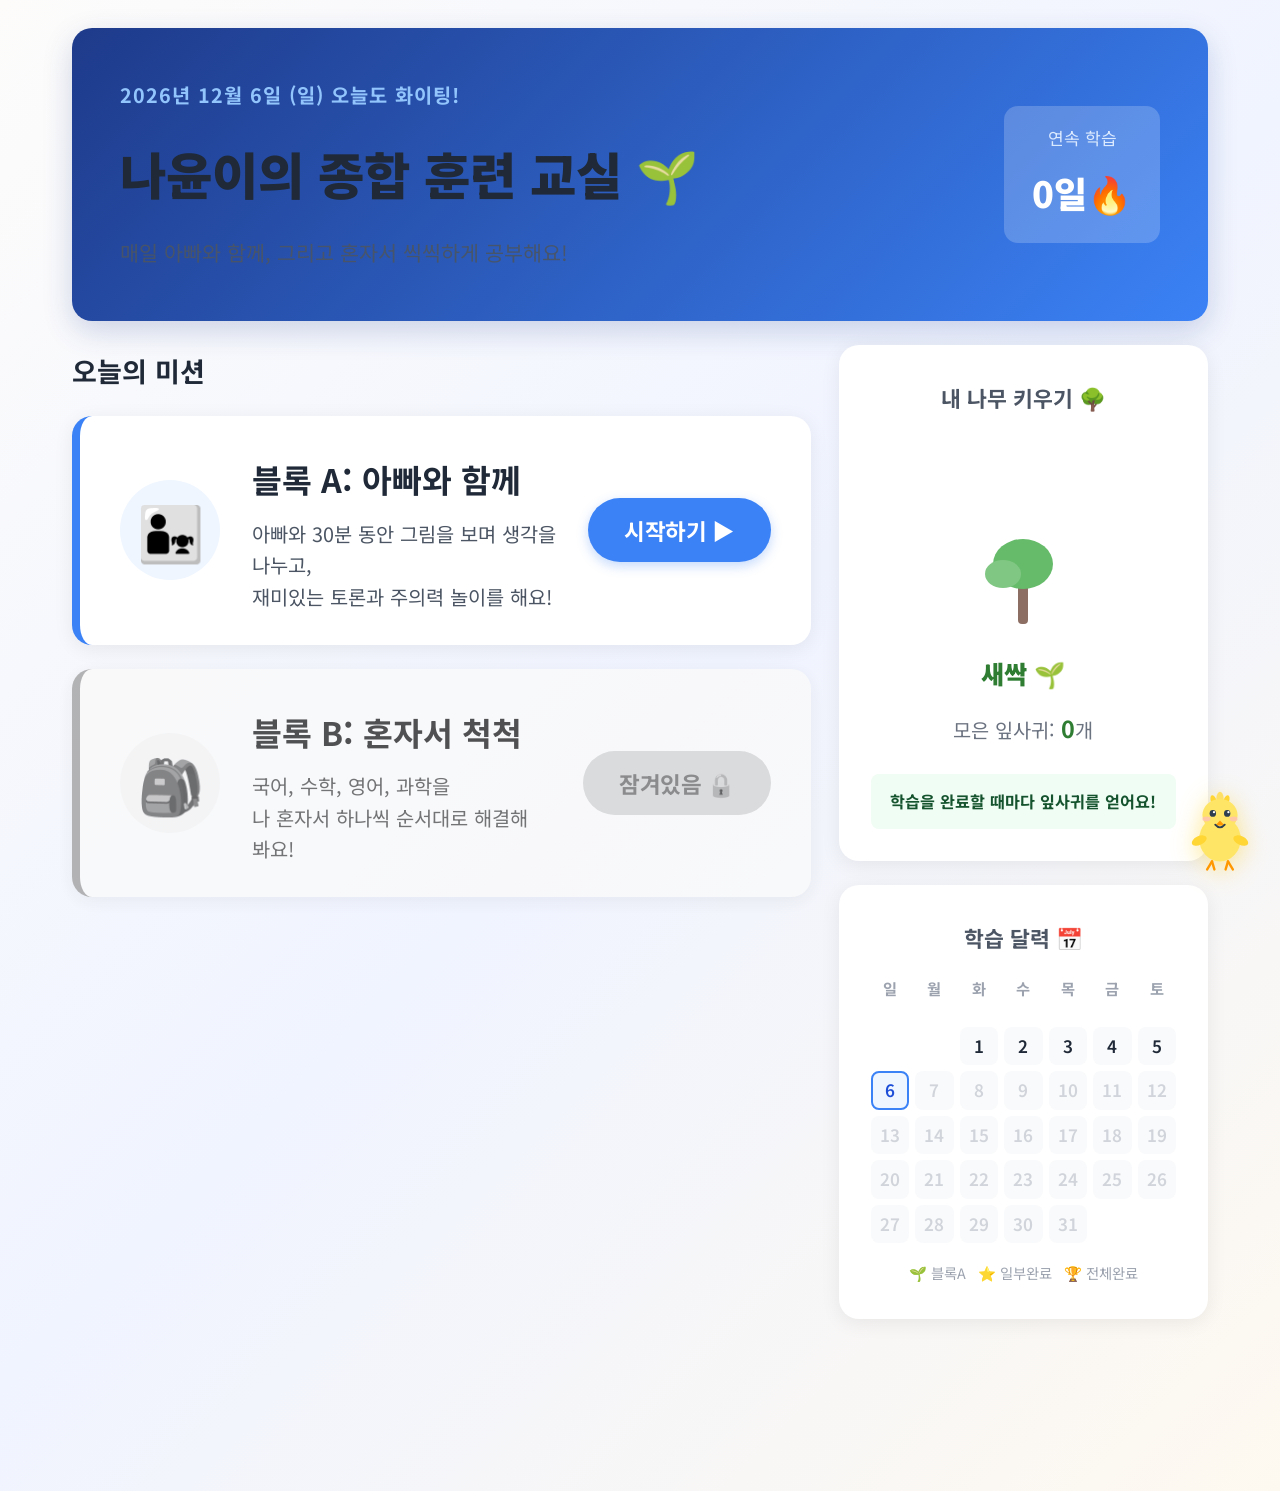
==== index.html @ e3d4b470 "Initial commit for Smart Care Study System v2.1" ====
<!DOCTYPE html>
<html lang="ko">
<head>
  <meta charset="UTF-8">
  <meta name="viewport" content="width=device-width, initial-scale=1.0">
  <title>스마트 케어 종합 교실 🌱</title>
  <link rel="stylesheet" href="assets/css/base.css">
  <style>
    /* ─── 상단 히어로 영역 ─── */
    .hero-section {
      background: linear-gradient(135deg, #1E3A8A, #3B82F6);
      border-radius: var(--radius-lg);
      padding: 48px;
      color: white;
      display: flex;
      justify-content: space-between;
      align-items: center;
      margin-bottom: 24px;
      box-shadow: 0 10px 30px rgba(30, 58, 138, 0.2);
    }
    .hero-content h1 { font-size: 2.8rem; margin-bottom: 12px; }
    .hero-content p { font-size: 1.15rem; opacity: 0.9; }

    /* ─── 학습 블록 카드 (가로형) ─── */
    .block-card {
      background: white;
      border-radius: var(--radius-lg);
      padding: 32px 40px;
      display: flex;
      align-items: center;
      gap: 32px;
      margin-bottom: 24px;
      box-shadow: var(--shadow);
      border-left: 8px solid;
    }

    .block-a-card { border-left-color: #3B82F6; }
    .block-b-card { border-left-color: #10B981; }
    .block-locked {
      border-left-color: #9CA3AF;
      background: #F9FAFB;
      opacity: 0.8;
      filter: grayscale(100%);
    }

    .block-icon-wrap {
      width: 100px;
      height: 100px;
      border-radius: 50%;
      display: flex;
      align-items: center;
      justify-content: center;
      font-size: 3rem;
      flex-shrink: 0;
    }
    .block-a-card .block-icon-wrap { background: #EFF6FF; }
    .block-b-card .block-icon-wrap { background: #ECFDF5; }
    .block-locked .block-icon-wrap { background: #F3F4F6; }

    .block-info { flex-grow: 1; }
    .block-info h2 { font-size: 1.8rem; color: var(--text-dark); margin-bottom: 8px; }
    .block-info p { font-size: 1.1rem; color: var(--text-mid); line-height: 1.6; }

    .block-action { flex-shrink: 0; }
    
    .btn-large {
      padding: 16px 36px;
      font-size: 1.25rem;
      border-radius: 100px;
      font-weight: 700;
      cursor: pointer;
      border: none;
      transition: all 0.2s;
    }
    .btn-a { background: #3B82F6; color: white; box-shadow: 0 4px 12px rgba(59,130,246,0.3); }
    .btn-a:hover { background: #2563EB; transform: translateY(-2px); }
    
    .btn-b { background: #10B981; color: white; box-shadow: 0 4px 12px rgba(16,185,129,0.3); }
    .btn-b:hover { background: #059669; transform: translateY(-2px); }

    .btn-locked { background: #D1D5DB; color: #6B7280; cursor: not-allowed; box-shadow: none; }

    /* ─── 나무 & 달력 패널 ─── */
    .status-panel {
      background: white;
      border-radius: var(--radius-lg);
      padding: 32px;
      box-shadow: var(--shadow);
      text-align: center;
      margin-bottom: 24px;
    }

    .tree-stage {
      font-size: 1.4rem;
      font-weight: 900;
      color: #2E7D32;
      margin: 16px 0 8px;
    }
    .leaf-count { font-size: 1.1rem; color: #6B7280; margin-bottom: 24px; }

    .cal-grid {
      display: grid;
      grid-template-columns: repeat(7, 1fr);
      gap: 6px;
      margin-top: 16px;
    }
    .cal-header { font-size: 0.85rem; font-weight: 700; color: #9CA3AF; padding-bottom: 8px; }
    .cal-day {
      aspect-ratio: 1;
      display: flex;
      flex-direction: column;
      align-items: center;
      justify-content: center;
      border-radius: var(--radius-sm);
      background: #F9FAFB;
      font-size: 0.95rem;
      font-weight: 600;
      position: relative;
    }
    .cal-day.today { background: #EFF6FF; border: 2px solid #3B82F6; color: #1D4ED8; }
    .cal-day.future { color: #D1D5DB; }
    .cal-day .stamp { position: absolute; font-size: 1.3rem; z-index: 2; }
  </style>
</head>
<body>

<div class="page-wrap" style="max-width: 1200px;">

  <!-- 히어로 영역 -->
  <div class="hero-section">
    <div class="hero-content">
      <div id="today-date-label" style="font-size:1.1rem;font-weight:700;color:#93C5FD;margin-bottom:12px;text-transform:uppercase;letter-spacing:0.05em;"></div>
      <h1>나윤이의 종합 훈련 교실 🌱</h1>
      <p>매일 아빠와 함께, 그리고 혼자서 씩씩하게 공부해요!</p>
    </div>
    <div style="background:rgba(255,255,255,0.2);padding:16px 28px;border-radius:var(--radius-md);text-align:center;">
      <div style="font-size:0.95rem;color:#DBEAFE;margin-bottom:4px;">연속 학습</div>
      <div style="font-size:2rem;font-weight:900;"><span id="streak-num">0</span>일🔥</div>
    </div>
  </div>

  <div class="two-col" style="grid-template-columns: 2fr 1fr; align-items: start;">
    
    <!-- 왼쪽: 학습 블록들 -->
    <div>
      <h2 style="font-size:1.5rem;margin-bottom:20px;color:var(--text-dark);">오늘의 미션</h2>

      <!-- 블록 A -->
      <div class="block-card block-a-card">
        <div class="block-icon-wrap">👨‍👧</div>
        <div class="block-info">
          <h2>블록 A: 아빠와 함께</h2>
          <p>
            아빠와 30분 동안 그림을 보며 생각을 나누고,<br>
            재미있는 토론과 주의력 놀이를 해요!
          </p>
        </div>
        <div class="block-action">
          <button class="btn-large btn-a" id="btn-a" onclick="goBlockA()">시작하기 ▶</button>
        </div>
      </div>

      <!-- 블록 B (통합 단일 버튼) -->
      <div class="block-card block-b-card block-locked" id="card-b">
        <div class="block-icon-wrap">🎒</div>
        <div class="block-info">
          <h2>블록 B: 혼자서 척척</h2>
          <p>
            국어, 수학, 영어, 과학을<br>
            나 혼자서 하나씩 순서대로 해결해 봐요!
          </p>
        </div>
        <div class="block-action">
          <button class="btn-large btn-locked" id="btn-b" onclick="goBlockB()">잠겨있음 🔒</button>
        </div>
      </div>
    </div>

    <!-- 오른쪽: 현황 패널 -->
    <div>
      <div class="status-panel">
        <h3 style="color:var(--text-mid);margin-bottom:16px;">내 나무 키우기 🌳</h3>
        <div id="tree-container" style="display:flex;justify-content:center;"></div>
        <div class="tree-stage" id="tree-stage-label">새싹</div>
        <div class="leaf-count">모은 잎사귀: <strong id="leaf-num" style="color:#2E7D32;font-size:1.3rem;">0</strong>개</div>
        <div style="background:#F0FDF4;color:#14532D;padding:12px;border-radius:var(--radius-sm);font-size:0.9rem;font-weight:700;">
          학습을 완료할 때마다 잎사귀를 얻어요!
        </div>
      </div>

      <div class="status-panel">
        <h3 style="color:var(--text-mid);margin-bottom:16px;">학습 달력 📅</h3>
        <div class="cal-grid">
          <div class="cal-header">일</div><div class="cal-header">월</div><div class="cal-header">화</div>
          <div class="cal-header">수</div><div class="cal-header">목</div><div class="cal-header">금</div><div class="cal-header">토</div>
        </div>
        <div class="cal-grid" id="calendar-days"></div>
        <div style="margin-top:16px;display:flex;justify-content:center;gap:12px;font-size:0.8rem;color:var(--text-light);">
          <span>🌱 블록A</span>
          <span>⭐ 일부완료</span>
          <span>🏆 전체완료</span>
        </div>
      </div>
    </div>

  </div>
</div>

<script src="assets/js/engine.js"></script>
<script src="assets/js/attention.js"></script>
<script src="assets/js/ai-bridge.js"></script>
<script>
  const TREE_SVGs = [
    /* 새싹 */ `<svg viewBox="0 0 200 200" width="200" height="200"><rect x="95" y="140" width="10" height="50" rx="4" fill="#8D6E63"/><ellipse cx="100" cy="130" rx="30" ry="25" fill="#66BB6A"/><ellipse cx="80" cy="140" rx="18" ry="14" fill="#81C784"/></svg>`,
    /* 어린나무 */ `<svg viewBox="0 0 200 200" width="200" height="200"><rect x="92" y="120" width="16" height="70" rx="6" fill="#6D4C41"/><ellipse cx="100" cy="105" rx="45" ry="38" fill="#4CAF50"/><ellipse cx="72" cy="120" rx="28" ry="20" fill="#66BB6A"/><ellipse cx="130" cy="118" rx="26" ry="20" fill="#66BB6A"/></svg>`,
    /* 꽃나무 */ `<svg viewBox="0 0 200 200" width="200" height="200"><rect x="92" y="115" width="16" height="75" rx="7" fill="#5D4037"/><ellipse cx="100" cy="98" rx="52" ry="44" fill="#388E3C"/><circle cx="78" cy="88" r="12" fill="#FF80AB"/><circle cx="100" cy="76" r="12" fill="#FF80AB"/><circle cx="122" cy="88" r="12" fill="#FF80AB"/><circle cx="90" cy="105" r="10" fill="#F48FB1"/><circle cx="112" cy="103" r="10" fill="#F48FB1"/></svg>`,
    /* 열매나무 */ `<svg viewBox="0 0 200 200" width="200" height="200"><rect x="92" y="110" width="16" height="80" rx="7" fill="#4E342E"/><ellipse cx="100" cy="90" rx="60" ry="52" fill="#2E7D32"/><circle cx="75" cy="82" r="10" fill="#F44336"/><circle cx="100" cy="68" r="10" fill="#F44336"/><circle cx="125" cy="82" r="10" fill="#F44336"/><circle cx="85" cy="100" r="9" fill="#E53935"/><circle cx="115" cy="100" r="9" fill="#E53935"/></svg>`,
  ];

  function initIndex() {
    const data = getData();
    const todayStr = getTodayString();
    const now = new Date();

    document.getElementById('today-date-label').textContent =
      `${now.getFullYear()}년 ${now.getMonth()+1}월 ${now.getDate()}일 (${['일','월','화','수','목','금','토'][now.getDay()]}) 오늘도 화이팅!`;
    document.getElementById('streak-num').textContent = data.attention.streak || 0;

    const blockADone = isBlockADoneToday();
    const btnA = document.getElementById('btn-a');
    if (blockADone) {
      btnA.textContent = '완료됨 ✅';
      btnA.style.background = '#E5E7EB'; btnA.style.color = '#6B7280'; btnA.style.boxShadow = 'none';
    }

    const cardB = document.getElementById('card-b');
    const btnB = document.getElementById('btn-b');
    if (blockADone) {
      cardB.classList.remove('block-locked');
      btnB.className = 'btn-large btn-b';
      
      const bAtt = data.attendance[todayStr]?.blockB || {};
      const doneCount = Object.values(bAtt).filter(Boolean).length;
      if (doneCount >= 4) {
        btnB.textContent = '전부 완료됨 🎉';
        btnB.style.background = '#E5E7EB'; btnB.style.color = '#6B7280'; btnB.style.boxShadow = 'none';
      } else {
        btnB.textContent = '시작하기 ▶';
      }
    }

    const leaves = data.attention.leaves || 0;
    document.getElementById('leaf-num').textContent = leaves;
    let stageIdx = 0, stageName = '새싹 🌱';
    if (leaves >= 30) { stageIdx = 3; stageName = '열매나무 🍎'; }
    else if (leaves >= 10) { stageIdx = 2; stageName = '꽃나무 🌸'; }
    else if (leaves >= 3) { stageIdx = 1; stageName = '어린나무 🌿'; }
    document.getElementById('tree-container').innerHTML = TREE_SVGs[stageIdx];
    document.getElementById('tree-stage-label').textContent = stageName;

    renderCalendar(now.getFullYear(), now.getMonth() + 1, data);
  }

  function renderCalendar(year, month, data) {
    const cal = document.getElementById('calendar-days');
    cal.innerHTML = '';
    const firstDay = new Date(year, month - 1, 1).getDay();
    const daysInMonth = new Date(year, month, 0).getDate();
    const today = getTodayString();
    const now = new Date();

    for (let i = 0; i < firstDay; i++) {
      const empty = document.createElement('div');
      cal.appendChild(empty);
    }

    for (let d = 1; d <= daysInMonth; d++) {
      const dateStr = `${year}-${String(month).padStart(2,'0')}-${String(d).padStart(2,'0')}`;
      const cell = document.createElement('div');
      cell.className = 'cal-day';
      if (dateStr === today) cell.classList.add('today');
      if (d > now.getDate() && dateStr.startsWith(`${year}-${String(month).padStart(2,'0')}`)) cell.classList.add('future');

      const att = data.attendance[dateStr];
      let stamp = '';
      if (att) {
        const bSubjects = Object.values(att.blockB || {}).filter(Boolean).length;
        if (att.blockA && bSubjects >= 4) stamp = '🏆';
        else if (att.blockA && bSubjects >= 1) stamp = '⭐';
        else if (att.blockA) stamp = '🌱';
      }
      cell.innerHTML = `<span>${d}</span>${stamp ? `<span class="stamp">${stamp}</span>` : ''}`;
      cal.appendChild(cell);
    }
  }

  function goBlockA() { window.location.href = `days/${getTodayString()}/block-a.html`; }

  function goBlockB() {
    if (!isBlockADoneToday()) {
      showBoriMessage('블록 A를 먼저 완료해야 열려요! 아빠랑 먼저 공부하고 와~ 🔒', 4000, 'sad');
      return;
    }
    window.location.href = `days/${getTodayString()}/block-b.html`;
  }

  window.addEventListener('DOMContentLoaded', initIndex);
</script>
</body>
</html>
---- assets/css/base.css ----
/* base.css — 전체 공통 스타일 (PC 최적화 v2.0) */
@import url('https://fonts.googleapis.com/css2?family=Noto+Sans+KR:wght@400;500;700;900&display=swap');

/* ─── CSS 변수 ─────────────────────────────────────────────── */
:root {
  --green:      #4CAF50;
  --green-dark: #388E3C;
  --green-soft: #E8F5E9;
  --yellow:     #FFE066;
  --yellow-soft:#FFFDE7;
  --orange:     #FF9800;
  --blue-soft:  #EFF6FF;
  --red-soft:   #FEF2F2;
  --text-dark:  #1F2937;
  --text-mid:   #4B5563;
  --text-light: #9CA3AF;
  --bg:         #F8F9FA;
  --card-bg:    #FFFFFF;
  --radius-lg:  20px;
  --radius-md:  14px;
  --radius-sm:  8px;
  --shadow:     0 4px 20px rgba(0,0,0,0.07);
  --shadow-lg:  0 8px 30px rgba(0,0,0,0.12);
}

/* ─── 리셋 ─────────────────────────────────────────────────── */
*, *::before, *::after { box-sizing: border-box; margin: 0; padding: 0; }

html { font-size: 18px; }

body {
  font-family: 'Noto Sans KR', sans-serif;
  font-size: 1rem;
  line-height: 1.9;
  color: var(--text-dark);
  background: linear-gradient(135deg, #fdfcfb 0%, #f0f4ff 50%, #fef9f0 100%);
  min-height: 100vh;
  padding-bottom: 120px;
}

/* ─── 공통 레이아웃 ─────────────────────────────────────────── */
.page-wrap {
  max-width: 1280px;
  margin: 0 auto;
  padding: 28px 32px;
}

.two-col {
  display: grid;
  grid-template-columns: 1fr 400px;
  gap: 28px;
  align-items: start;
}

/* ─── 카드 ──────────────────────────────────────────────────── */
.card {
  background: var(--card-bg);
  border-radius: var(--radius-lg);
  padding: 28px;
  box-shadow: var(--shadow);
  margin-bottom: 20px;
}

.card-sm {
  background: var(--card-bg);
  border-radius: var(--radius-md);
  padding: 20px;
  box-shadow: var(--shadow);
  margin-bottom: 16px;
}

/* ─── 타이포그래피 ──────────────────────────────────────────── */
h1 { font-size: 1.8rem; font-weight: 900; color: var(--text-dark); margin-bottom: 16px; }
h2 { font-size: 1.4rem; font-weight: 700; color: var(--text-dark); margin-bottom: 12px; }
h3 { font-size: 1.2rem; font-weight: 700; color: var(--text-mid);  margin-bottom: 10px; }
p  { font-size: 1.1rem; line-height: 1.9; color: var(--text-mid); }

/* ─── 버튼 ──────────────────────────────────────────────────── */
button, .btn {
  font-family: 'Noto Sans KR', sans-serif;
  font-size: 1rem;
  font-weight: 700;
  min-height: 52px;
  padding: 12px 28px;
  border: none;
  border-radius: 100px;
  cursor: pointer;
  transition: transform 0.18s ease, box-shadow 0.18s ease, background 0.18s ease;
  display: inline-flex;
  align-items: center;
  justify-content: center;
  gap: 8px;
  box-shadow: var(--shadow);
  letter-spacing: -0.02em;
}

button:hover { transform: translateY(-3px); box-shadow: var(--shadow-lg); }
button:active { transform: translateY(0); }
button:disabled { opacity: 0.45; cursor: not-allowed; transform: none; box-shadow: none; }

.btn-primary   { background: linear-gradient(135deg, #4CAF50, #2E7D32); color: #fff; }
.btn-secondary { background: linear-gradient(135deg, #FF9800, #E65100); color: #fff; }
.btn-soft      { background: #F3F4F6; color: var(--text-dark); }
.btn-blue      { background: linear-gradient(135deg, #3B82F6, #1D4ED8); color: #fff; }
.btn-good      { background: linear-gradient(135deg, #4CAF50, #2E7D32); color: #fff; }
.btn-help      { background: linear-gradient(135deg, #FFB300, #E65100); color: #fff; }
.btn-wide      { width: 100%; }

/* ─── 진행 바 ───────────────────────────────────────────────── */
.progress-bar-wrap {
  position: sticky;
  top: 0;
  z-index: 100;
  background: rgba(255,255,255,0.95);
  backdrop-filter: blur(12px);
  padding: 14px 32px;
  border-bottom: 1px solid rgba(0,0,0,0.05);
  display: flex;
  align-items: center;
  gap: 20px;
}

.progress-label {
  font-size: 0.95rem;
  font-weight: 700;
  color: var(--text-mid);
  white-space: nowrap;
  min-width: 180px;
}

.progress-track {
  flex: 1;
  height: 10px;
  background: #E5E7EB;
  border-radius: 5px;
  overflow: hidden;
}

.progress-fill {
  height: 100%;
  background: linear-gradient(90deg, #4CAF50, #66BB6A);
  border-radius: 5px;
  transition: width 0.5s cubic-bezier(0.4,0,0.2,1);
}

/* ─── 보리 캐릭터 ─────────────────────────────────────────── */
#bori-wrapper {
  position: fixed;
  bottom: 20px;
  right: 20px;
  display: flex;
  flex-direction: column;
  align-items: flex-end;
  z-index: 1000;
  pointer-events: none;
}

#bori-body {
  cursor: pointer;
  pointer-events: auto;
  filter: drop-shadow(0 4px 12px rgba(255,200,0,0.4));
  transition: transform 0.2s;
}

#bori-body:hover { transform: scale(1.12); }

#bori-body:active {
  transform: scale(0.9);
}

.bori-bubble {
  background: white;
  border-radius: 18px;
  border-bottom-right-radius: 4px;
  padding: 14px 18px;
  max-width: 260px;
  box-shadow: 0 6px 24px rgba(0,0,0,0.12);
  font-size: 0.95rem;
  font-weight: 500;
  line-height: 1.6;
  color: var(--text-dark);
  border: 2px solid #FFE066;
  animation: bubble-in 0.3s cubic-bezier(0.4,0,0.2,1);
}

@keyframes bubble-in {
  from { opacity: 0; transform: scale(0.85) translateY(8px); }
  to   { opacity: 1; transform: scale(1) translateY(0); }
}

/* ─── 유틸리티 ──────────────────────────────────────────────── */
.hidden      { display: none !important; }
.text-center { text-align: center; }
.flex        { display: flex; }
.flex-col    { flex-direction: column; }
.items-center { align-items: center; }
.justify-center { justify-content: center; }
.gap-12      { gap: 12px; }
.gap-16      { gap: 16px; }
.gap-20      { gap: 20px; }
.mt-16       { margin-top: 16px; }
.mt-20       { margin-top: 20px; }
.mb-20       { margin-bottom: 20px; }
.w-full      { width: 100%; }

/* ─── 텍스트 입력 ─────────────────────────────────────────── */
textarea, input[type="text"] {
  font-family: 'Noto Sans KR', sans-serif;
  font-size: 1.05rem;
  line-height: 1.8;
  width: 100%;
  border: 2px solid #E5E7EB;
  border-radius: var(--radius-md);
  padding: 14px 18px;
  resize: vertical;
  outline: none;
  transition: border-color 0.2s;
  color: var(--text-dark);
  background: #FAFAFA;
}

textarea:focus, input[type="text"]:focus {
  border-color: var(--green);
  background: #fff;
}

/* ─── 폭죽 파티클 ─────────────────────────────────────────── */
.particle-container {
  position: fixed;
  inset: 0;
  pointer-events: none;
  z-index: 9999;
  overflow: hidden;
}

.particle {
  position: absolute;
  border-radius: 50%;
  animation: fall 1.6s ease-out forwards;
}

@keyframes fall {
  0%   { opacity: 1; transform: translateY(0) rotate(0deg); }
  100% { opacity: 0; transform: translateY(120vh) rotate(720deg); }
}

/* ─── 아빠 가이드 ─────────────────────────────────────────── */
details.dad-guide {
  border-radius: var(--radius-md);
  overflow: hidden;
  margin-bottom: 16px;
}

details.dad-guide summary {
  background: #FFF3E0;
  border: 2px solid #FFD54F;
  border-radius: var(--radius-md);
  padding: 14px 20px;
  font-size: 1rem;
  font-weight: 700;
  cursor: pointer;
  list-style: none;
  color: #E65100;
}

details.dad-guide summary::-webkit-details-marker { display: none; }

details.dad-guide[open] summary {
  border-bottom-left-radius: 0;
  border-bottom-right-radius: 0;
}

.guide-content {
  background: #FFFDE7;
  border: 2px solid #FFD54F;
  border-top: none;
  border-bottom-left-radius: var(--radius-md);
  border-bottom-right-radius: var(--radius-md);
  padding: 20px;
  font-size: 0.95rem;
  color: var(--text-mid);
  line-height: 1.8;
}

.guide-content p { margin-bottom: 10px; }
.guide-content p:last-child { margin-bottom: 0; }
.guide-content strong { color: var(--text-dark); }

/* ─── 피드백 패널 ─────────────────────────────────────────── */
.feedback-panel {
  border-radius: var(--radius-md);
  padding: 20px;
  font-size: 0.95rem;
  line-height: 1.8;
  margin-top: 16px;
  animation: slide-up 0.35s ease;
}

@keyframes slide-up {
  from { opacity: 0; transform: translateY(12px); }
  to   { opacity: 1; transform: translateY(0); }
}

.feedback-correct {
  background: var(--green-soft);
  border: 2px solid #A5D6A7;
  color: #1B5E20;
}

.feedback-incorrect {
  background: var(--yellow-soft);
  border: 2px solid #FFD54F;
  color: #5D4037;
}

.feedback-loading {
  background: var(--blue-soft);
  border: 2px solid #BFDBFE;
  color: #1E40AF;
}

/* ─── AI 로딩 스피너 ──────────────────────────────────────── */
.ai-spinner {
  display: inline-block;
  width: 22px; height: 22px;
  border: 3px solid #E5E7EB;
  border-top-color: var(--green);
  border-radius: 50%;
  animation: spin 0.7s linear infinite;
  vertical-align: middle;
  margin-right: 8px;
}

@keyframes spin { to { transform: rotate(360deg); } }

/* ─── 단계 완료 오버레이 ───────────────────────────────────── */
.complete-overlay {
  position: fixed;
  inset: 0;
  background: rgba(0,0,0,0.5);
  z-index: 8888;
  display: flex;
  align-items: center;
  justify-content: center;
  animation: fade-in 0.3s ease;
}

@keyframes fade-in { from { opacity: 0; } to { opacity: 1; } }

.complete-card {
  background: white;
  border-radius: var(--radius-lg);
  padding: 48px;
  text-align: center;
  max-width: 500px;
  width: 90%;
  box-shadow: 0 20px 60px rgba(0,0,0,0.3);
  animation: pop-in 0.4s cubic-bezier(0.4,0,0.2,1);
}

@keyframes pop-in {
  from { transform: scale(0.8); opacity: 0; }
  to   { transform: scale(1);   opacity: 1; }
}

/* ─── 상황 설명 박스 ────────────────────────────────────── */
.situation-desc {
  background: #EFF6FF;
  border-left: 4px solid #3B82F6;
  border-radius: 0 var(--radius-sm) var(--radius-sm) 0;
  padding: 16px 20px;
  font-size: 1.05rem;
  color: #1E40AF;
  margin-bottom: 20px;
  line-height: 1.8;
}

/* ─── 질문 말풍선 ────────────────────────────────────────── */
.question-bubble {
  background: #F0FDF4;
  border: 2px solid #86EFAC;
  border-radius: var(--radius-md);
  padding: 18px 22px;
  font-size: 1.15rem;
  font-weight: 700;
  color: #14532D;
  margin-bottom: 16px;
}

.side-panel {
  position: sticky;
  top: 80px;
  display: flex;
  flex-direction: column;
  gap: 16px;
}
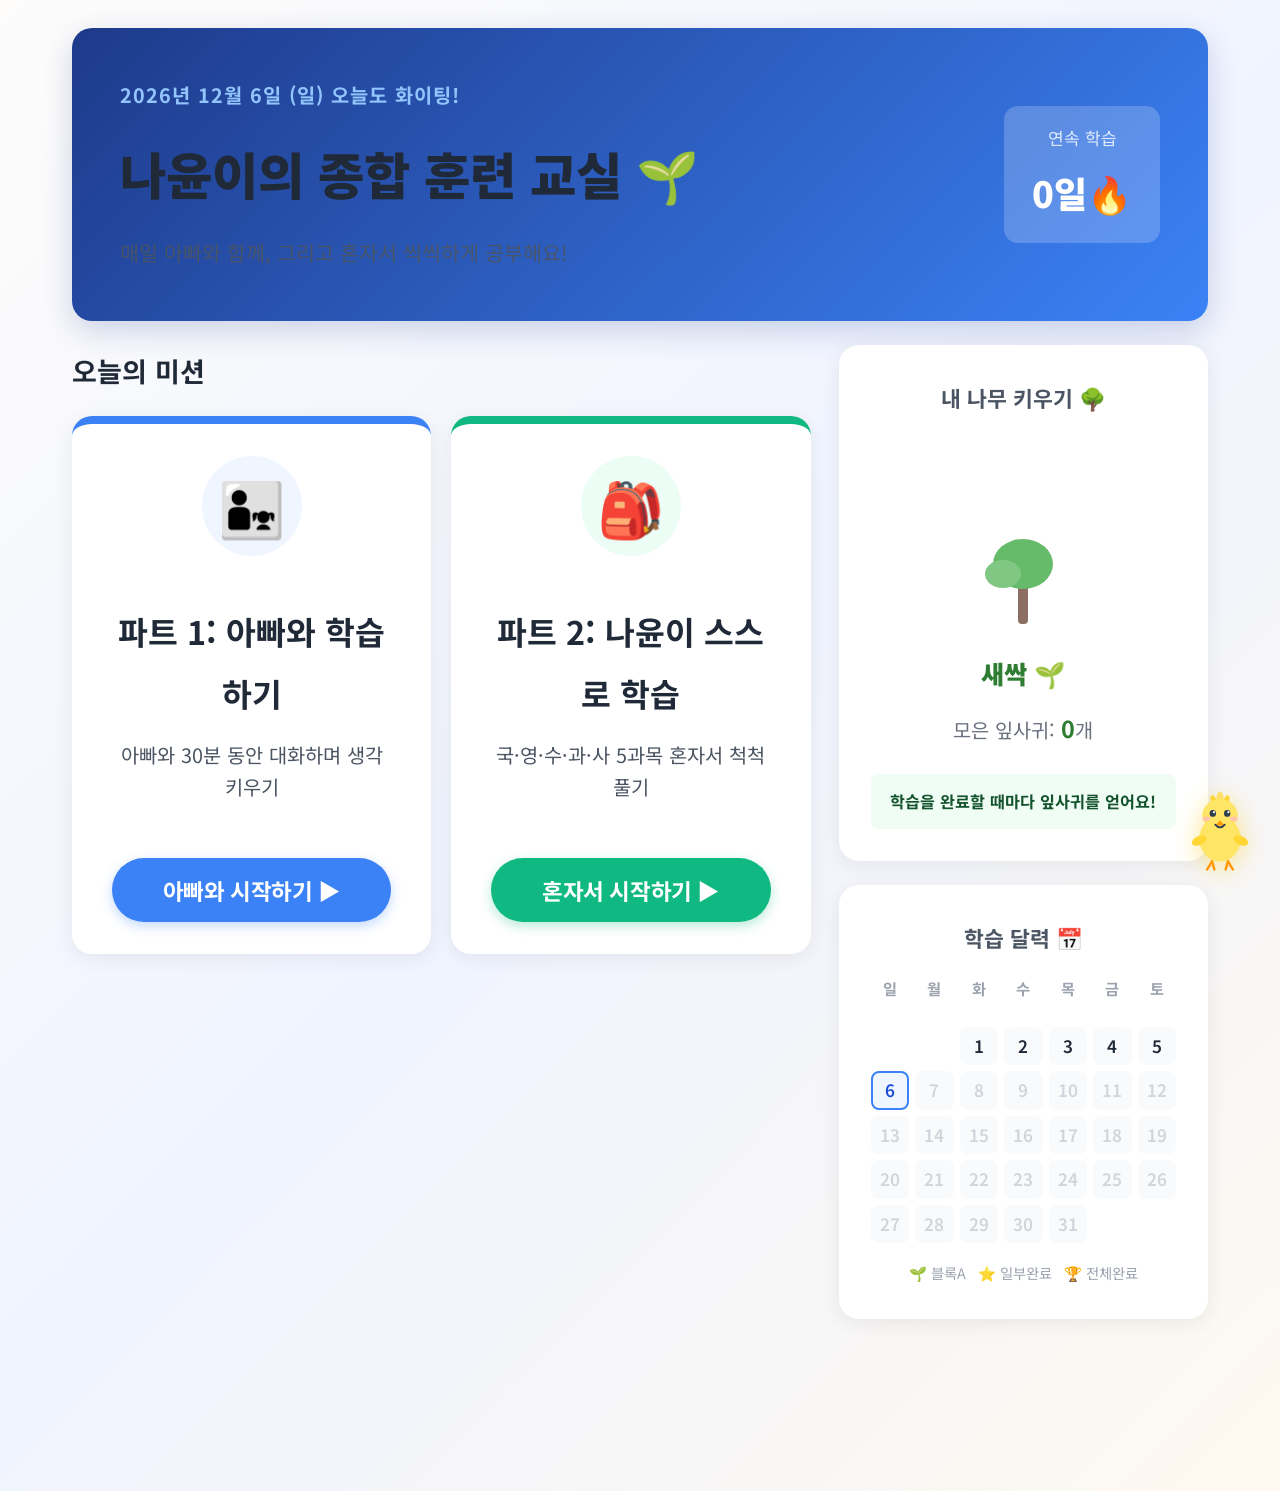
==== commit 2c692514: "feat: v2.2 apply Question Bank, AI Helper, Anti-skip safeguard" ====
--- a/index.html
+++ b/index.html
@@ -31,17 +31,13 @@
       gap: 32px;
       margin-bottom: 24px;
       box-shadow: var(--shadow);
-      border-left: 8px solid;
-    }
-
-    .block-a-card { border-left-color: #3B82F6; }
-    .block-b-card { border-left-color: #10B981; }
-    .block-locked {
-      border-left-color: #9CA3AF;
-      background: #F9FAFB;
-      opacity: 0.8;
-      filter: grayscale(100%);
-    }
+      border-top: 8px solid; /* left 대신 top으로 변경해서 독립성 강조 */
+      flex-direction: column;
+      text-align: center;
+    }
+
+    .block-a-card { border-top-color: #3B82F6; }
+    .block-b-card { border-top-color: #10B981; }
 
     .block-icon-wrap {
       width: 100px;
@@ -51,17 +47,13 @@
       align-items: center;
       justify-content: center;
       font-size: 3rem;
-      flex-shrink: 0;
+      margin-bottom: 12px;
     }
     .block-a-card .block-icon-wrap { background: #EFF6FF; }
     .block-b-card .block-icon-wrap { background: #ECFDF5; }
-    .block-locked .block-icon-wrap { background: #F3F4F6; }
-
-    .block-info { flex-grow: 1; }
-    .block-info h2 { font-size: 1.8rem; color: var(--text-dark); margin-bottom: 8px; }
-    .block-info p { font-size: 1.1rem; color: var(--text-mid); line-height: 1.6; }
-
-    .block-action { flex-shrink: 0; }
+
+    .block-info h2 { font-size: 1.8rem; color: var(--text-dark); margin-bottom: 16px; }
+    .block-info p { font-size: 1.1rem; color: var(--text-mid); line-height: 1.6; margin-bottom: 24px; }
     
     .btn-large {
       padding: 16px 36px;
@@ -71,6 +63,7 @@
       cursor: pointer;
       border: none;
       transition: all 0.2s;
+      width: 100%;
     }
     .btn-a { background: #3B82F6; color: white; box-shadow: 0 4px 12px rgba(59,130,246,0.3); }
     .btn-a:hover { background: #2563EB; transform: translateY(-2px); }
@@ -145,33 +138,25 @@
     <div>
       <h2 style="font-size:1.5rem;margin-bottom:20px;color:var(--text-dark);">오늘의 미션</h2>
 
-      <!-- 블록 A -->
-      <div class="block-card block-a-card">
-        <div class="block-icon-wrap">👨‍👧</div>
-        <div class="block-info">
-          <h2>블록 A: 아빠와 함께</h2>
-          <p>
-            아빠와 30분 동안 그림을 보며 생각을 나누고,<br>
-            재미있는 토론과 주의력 놀이를 해요!
-          </p>
-        </div>
-        <div class="block-action">
-          <button class="btn-large btn-a" id="btn-a" onclick="goBlockA()">시작하기 ▶</button>
-        </div>
-      </div>
-
-      <!-- 블록 B (통합 단일 버튼) -->
-      <div class="block-card block-b-card block-locked" id="card-b">
-        <div class="block-icon-wrap">🎒</div>
-        <div class="block-info">
-          <h2>블록 B: 혼자서 척척</h2>
-          <p>
-            국어, 수학, 영어, 과학을<br>
-            나 혼자서 하나씩 순서대로 해결해 봐요!
-          </p>
-        </div>
-        <div class="block-action">
-          <button class="btn-large btn-locked" id="btn-b" onclick="goBlockB()">잠겨있음 🔒</button>
+      <div style="display:grid; grid-template-columns: 1fr 1fr; gap: 20px;">
+        <!-- 블록 A -->
+        <div class="block-card block-a-card">
+          <div class="block-icon-wrap">👨‍👧</div>
+          <div class="block-info">
+            <h2>파트 1: 아빠와 학습하기</h2>
+            <p>아빠와 30분 동안 대화하며 생각 키우기</p>
+          </div>
+          <button class="btn-large btn-a" id="btn-a" onclick="goBlockA()">아빠와 시작하기 ▶</button>
+        </div>
+
+        <!-- 블록 B (스스로 학습) -->
+        <div class="block-card block-b-card" id="card-b">
+          <div class="block-icon-wrap">🎒</div>
+          <div class="block-info">
+            <h2>파트 2: 나윤이 스스로 학습</h2>
+            <p>국·영·수·과·사 5과목 혼자서 척척 풀기</p>
+          </div>
+          <button class="btn-large btn-b" id="btn-b" onclick="goBlockB()">혼자서 시작하기 ▶</button>
         </div>
       </div>
     </div>
@@ -235,18 +220,12 @@
 
     const cardB = document.getElementById('card-b');
     const btnB = document.getElementById('btn-b');
-    if (blockADone) {
-      cardB.classList.remove('block-locked');
-      btnB.className = 'btn-large btn-b';
-      
-      const bAtt = data.attendance[todayStr]?.blockB || {};
-      const doneCount = Object.values(bAtt).filter(Boolean).length;
-      if (doneCount >= 4) {
-        btnB.textContent = '전부 완료됨 🎉';
-        btnB.style.background = '#E5E7EB'; btnB.style.color = '#6B7280'; btnB.style.boxShadow = 'none';
-      } else {
-        btnB.textContent = '시작하기 ▶';
-      }
+    
+    const bAtt = data.attendance[todayStr]?.blockB || {};
+    // 변경된 블록B는 'all'로 저장됨
+    if (bAtt['all']) {
+      btnB.textContent = '스스로 학습 완료 🎉';
+      btnB.style.background = '#E5E7EB'; btnB.style.color = '#6B7280'; btnB.style.boxShadow = 'none';
     }
 
     const leaves = data.attention.leaves || 0;
@@ -297,10 +276,6 @@
   function goBlockA() { window.location.href = `days/${getTodayString()}/block-a.html`; }
 
   function goBlockB() {
-    if (!isBlockADoneToday()) {
-      showBoriMessage('블록 A를 먼저 완료해야 열려요! 아빠랑 먼저 공부하고 와~ 🔒', 4000, 'sad');
-      return;
-    }
     window.location.href = `days/${getTodayString()}/block-b.html`;
   }
 
